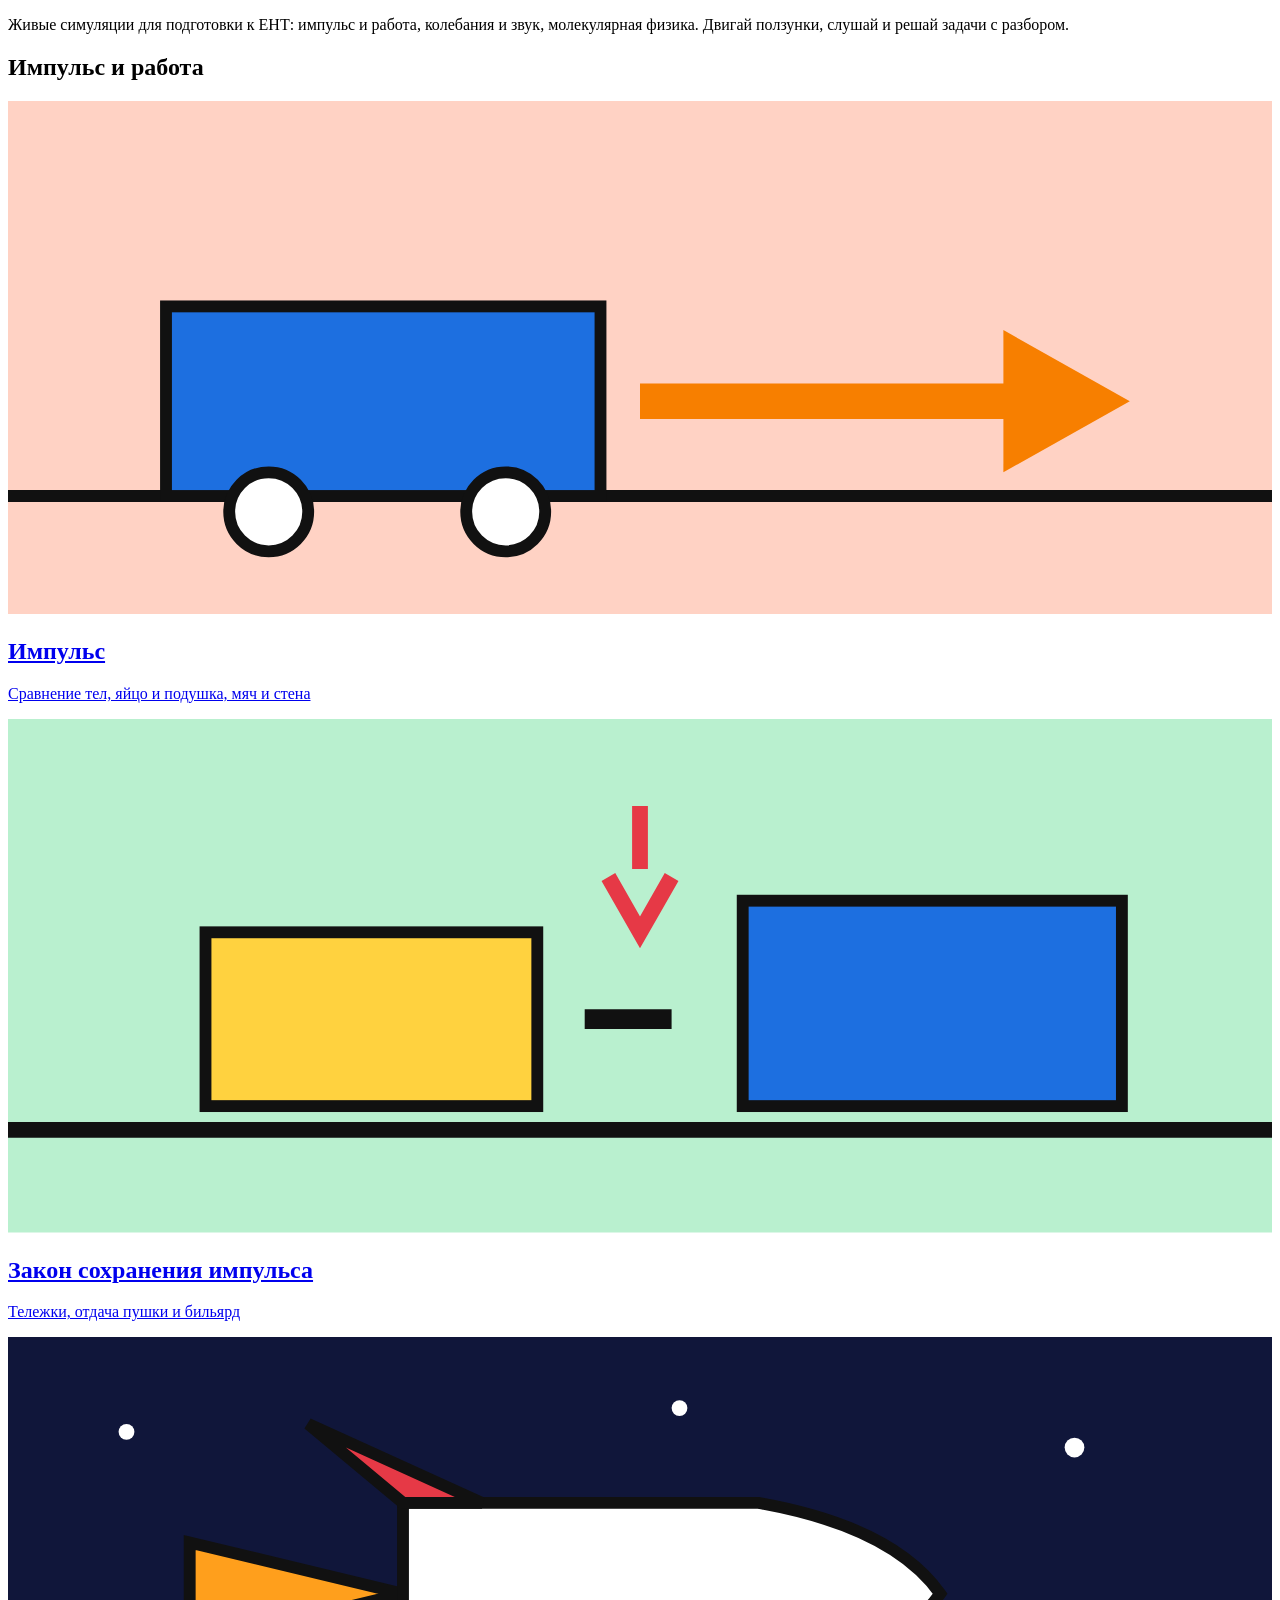
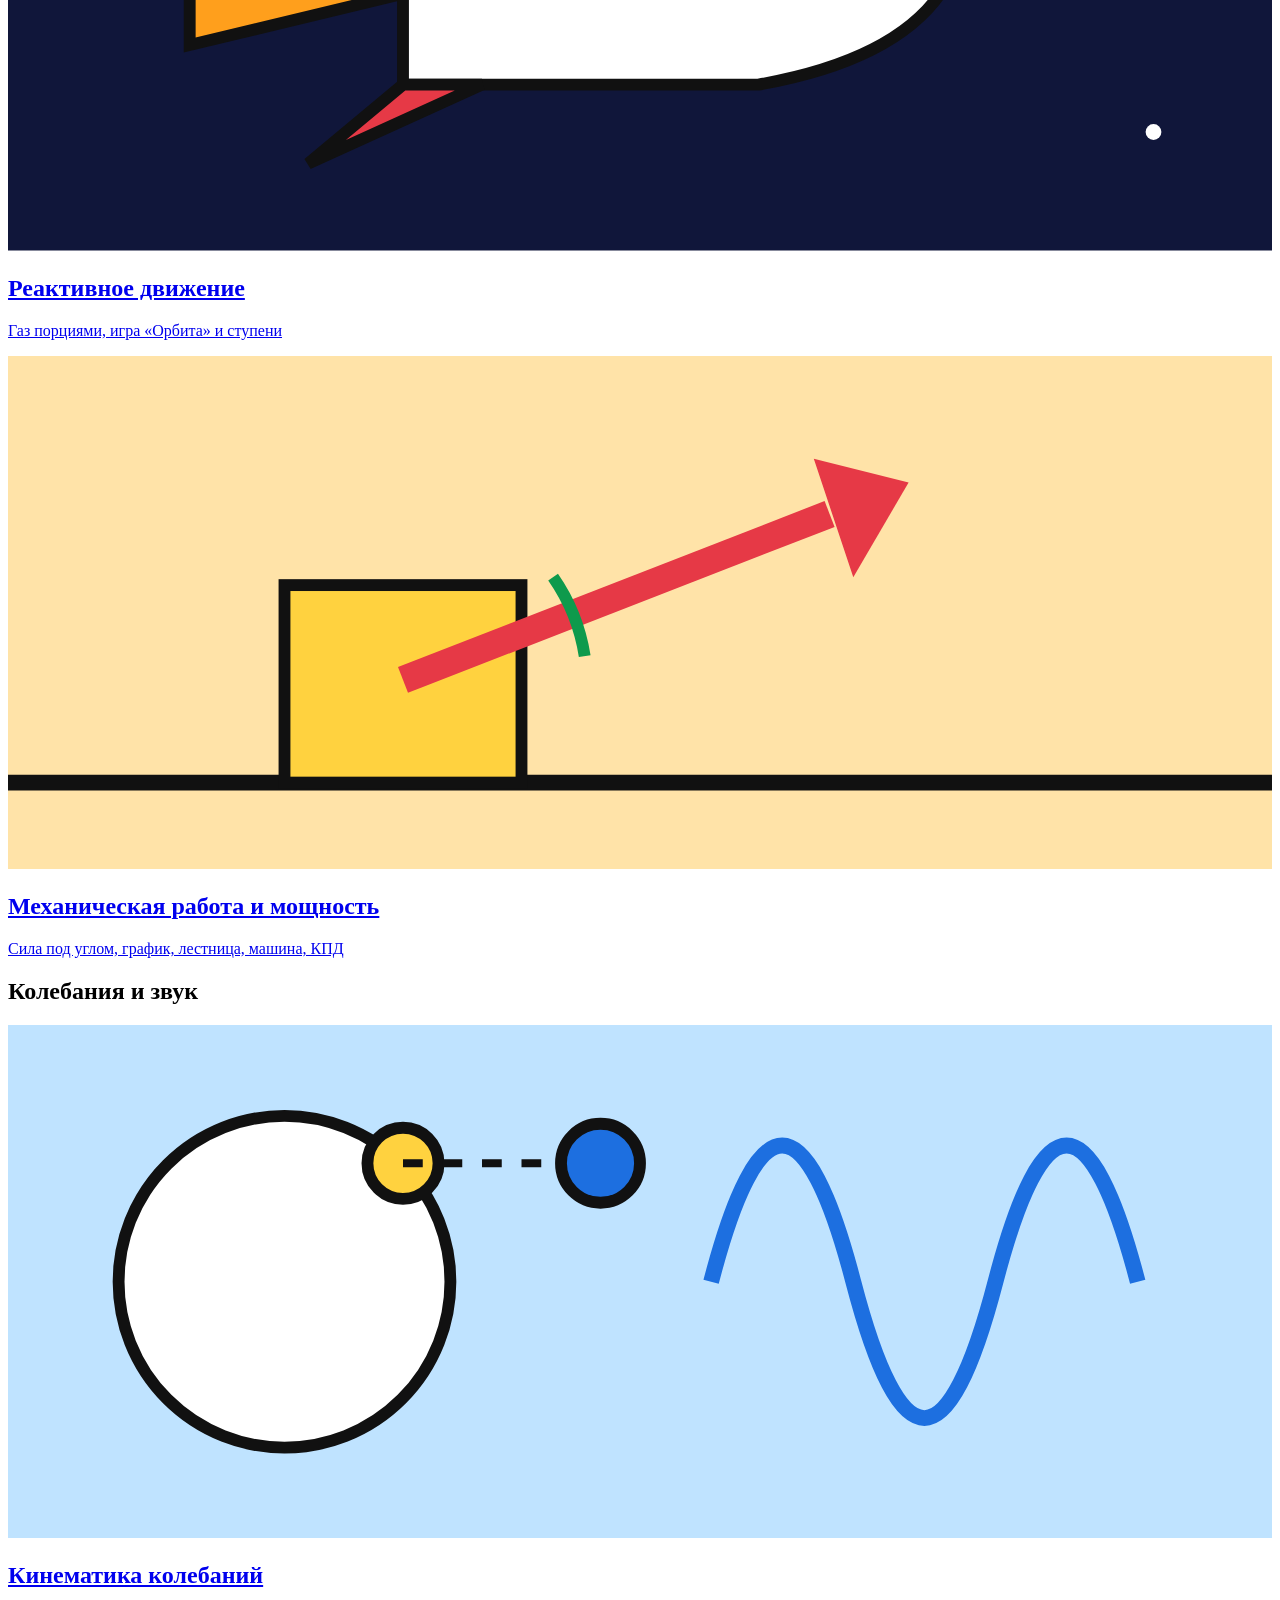
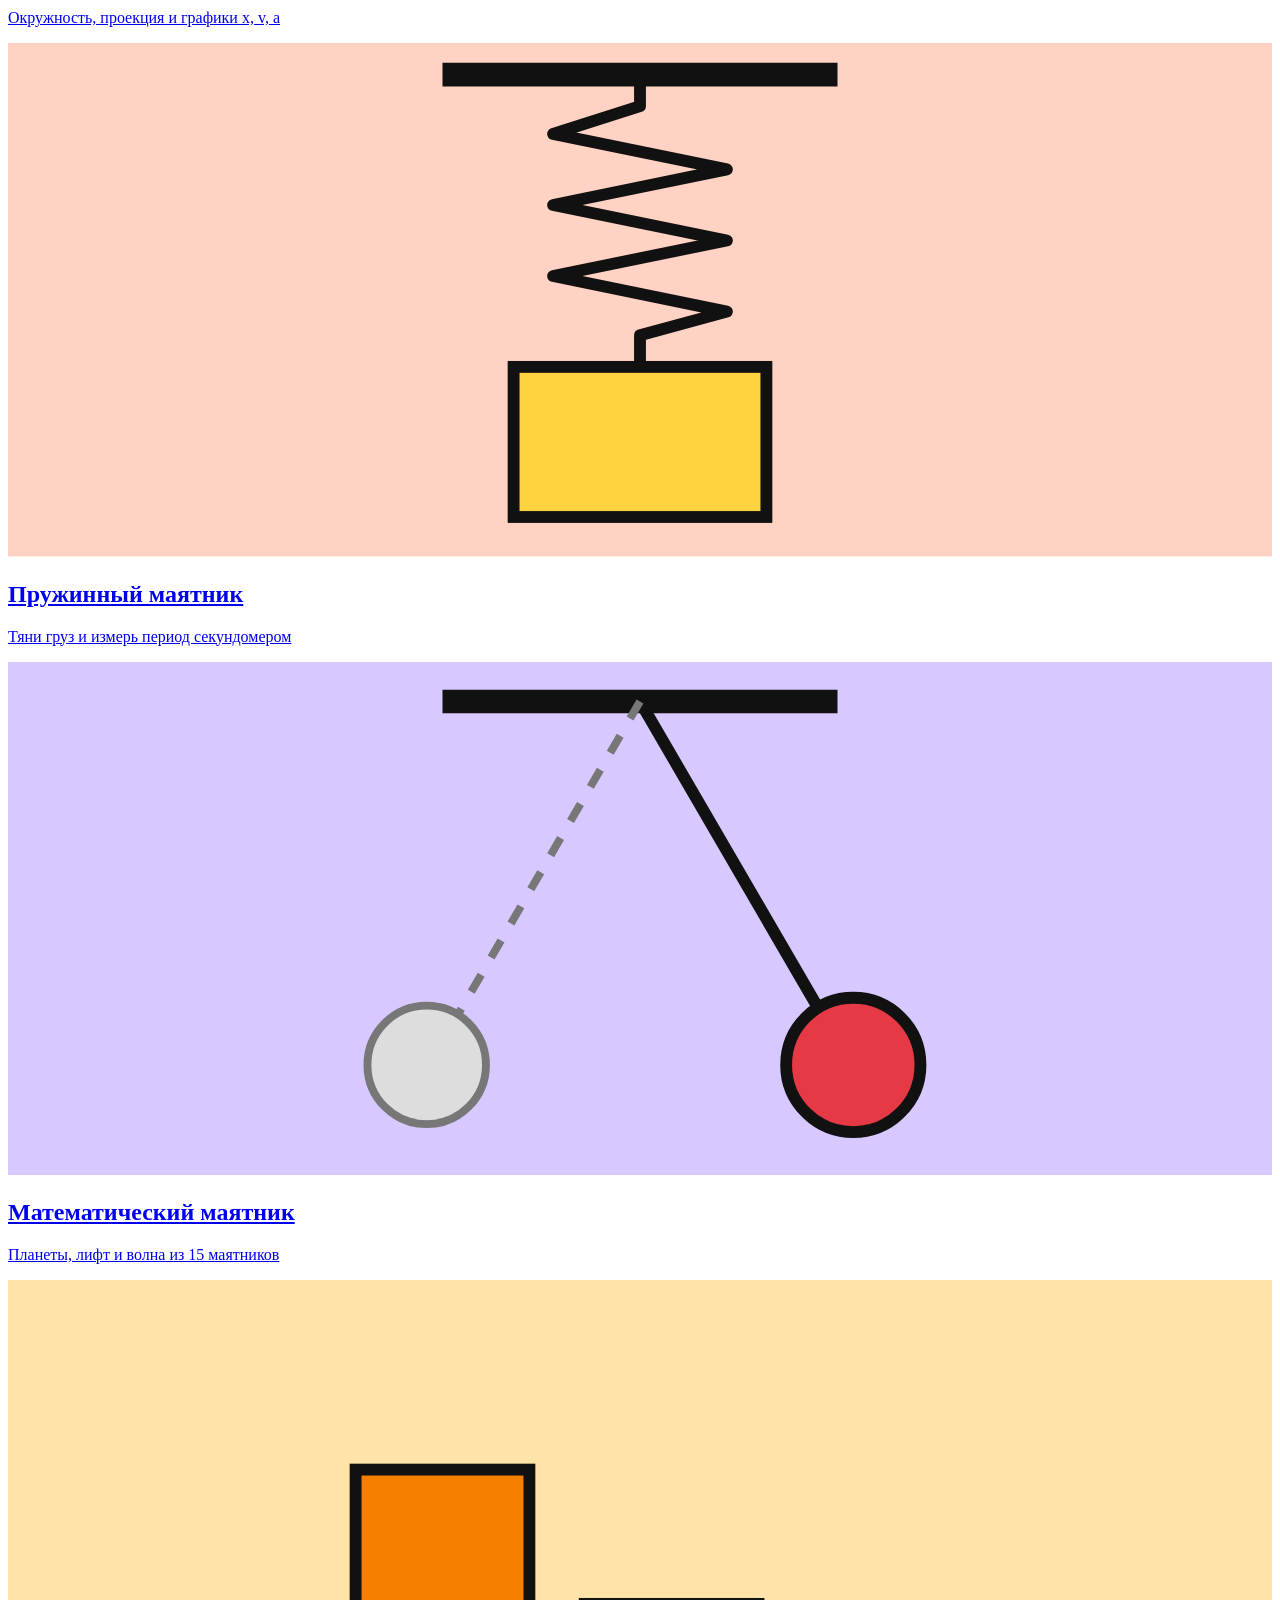
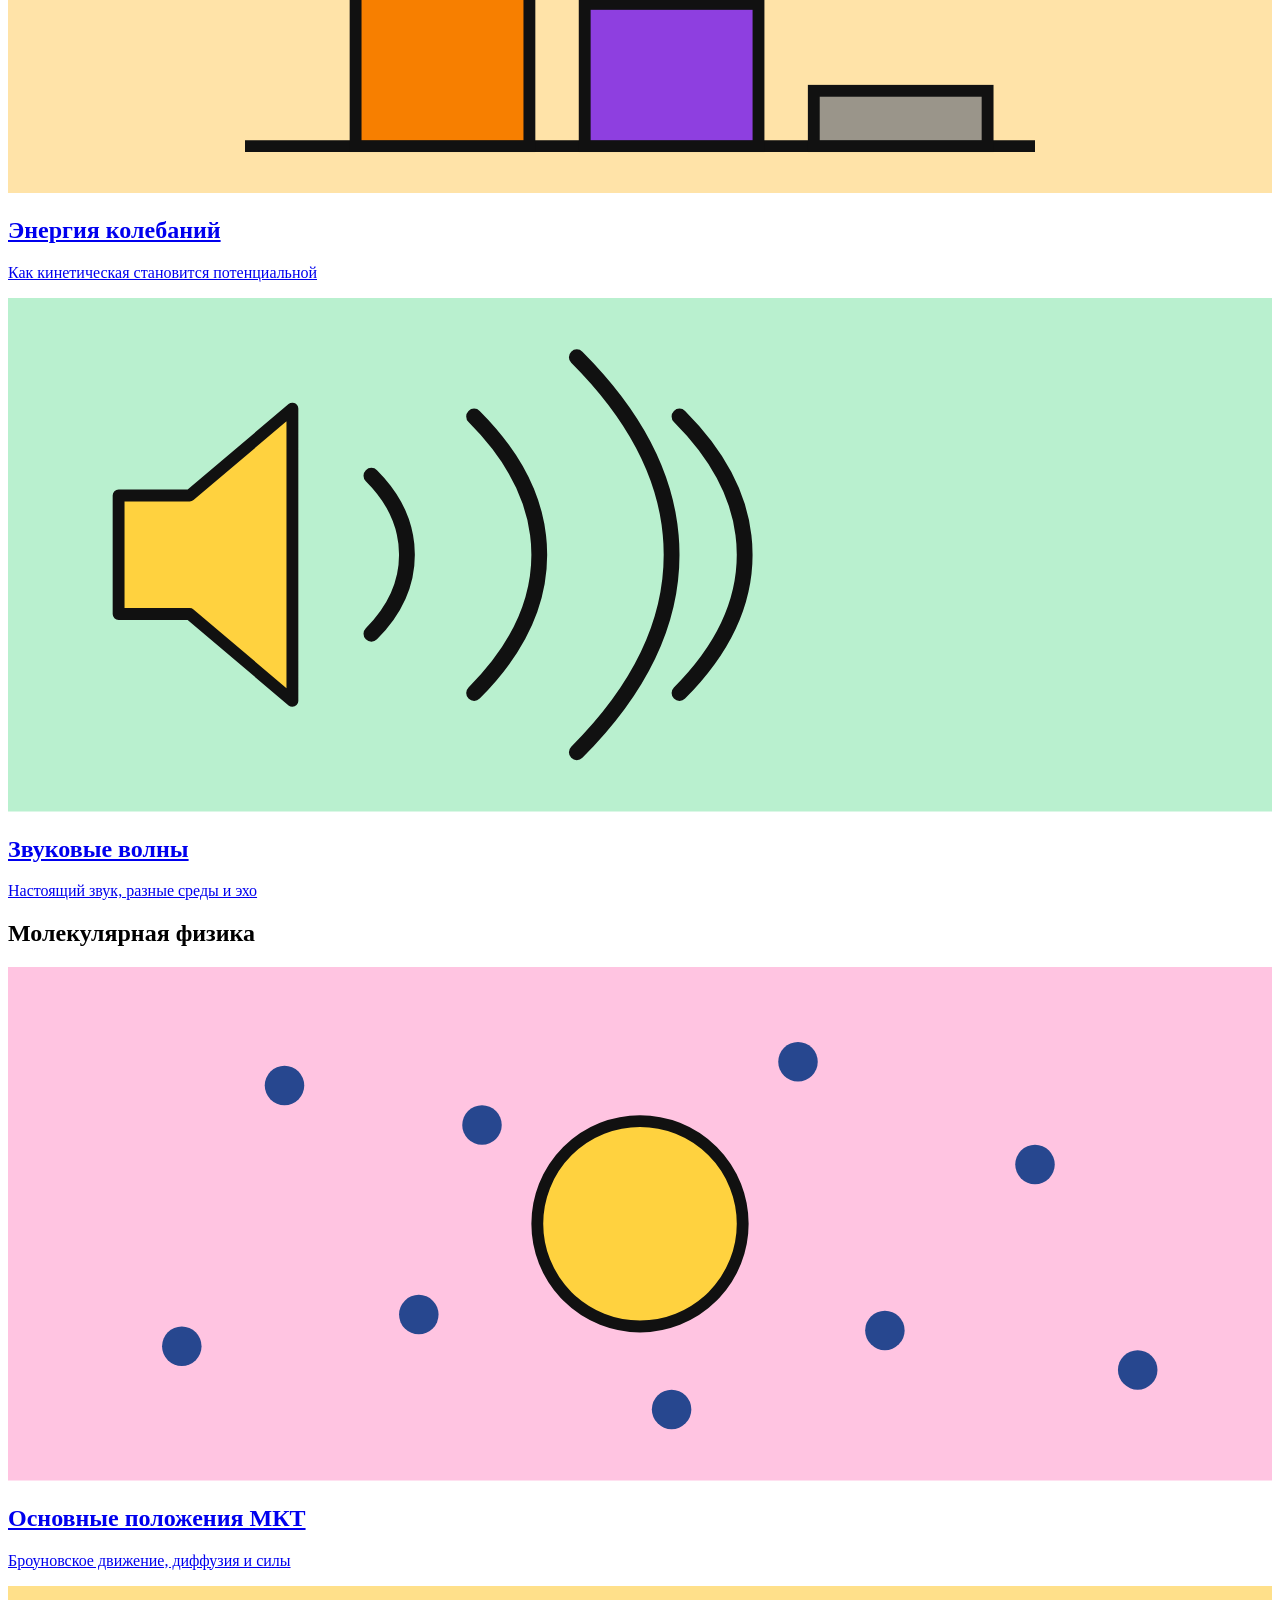
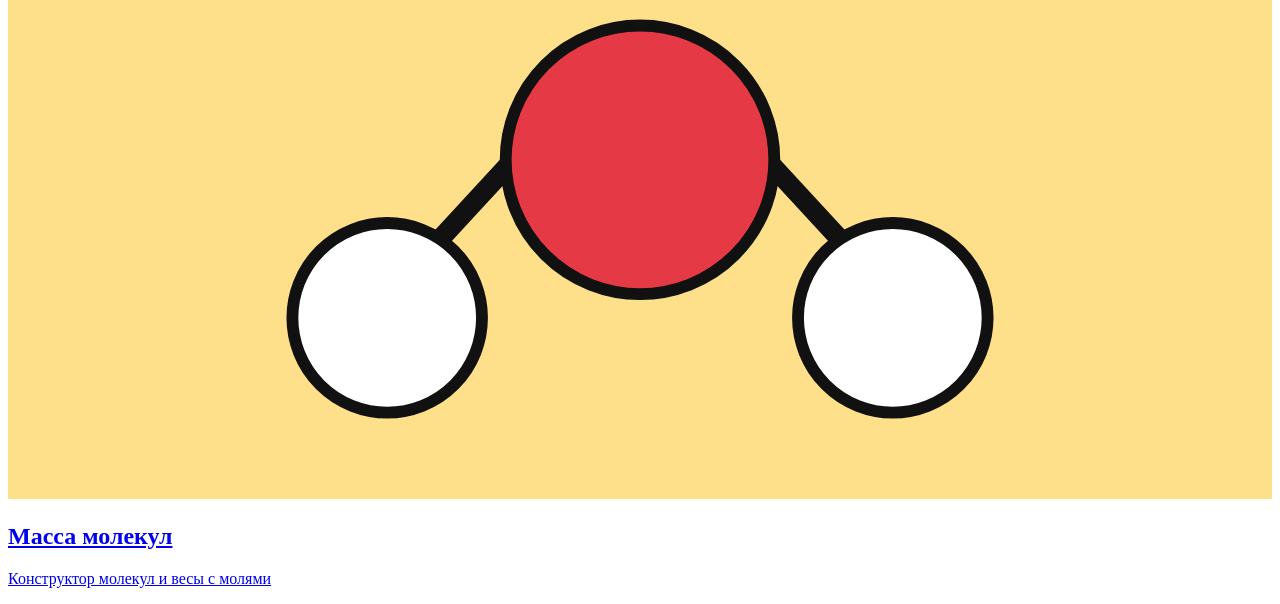
==== index.html @ 11d5664f "Add files via upload" ====
<!doctype html>
<html lang="ru">
<head>
<meta charset="utf-8">
<meta name="viewport" content="width=device-width,initial-scale=1,viewport-fit=cover">
<meta name="claude:viewport-fit-sides" content="cover">
<title>Физика в комиксах</title>
<link rel="stylesheet" href="assets/comic.css">
</head>
<body data-title="Физика в комиксах" data-menu="1">
<main class="wrap">
  <p class="lead">Живые симуляции для подготовки к ЕНТ: импульс и работа, колебания и звук, молекулярная физика. Двигай ползунки, слушай и решай задачи с разбором.</p>

  <h2 class="sec">Импульс и работа</h2>
  <nav class="cards" aria-label="Импульс и работа">
    <a class="card" href="impuls.html">
      <svg viewBox="0 0 320 130" aria-hidden="true"><rect width="320" height="130" fill="#ffd2c4"/><path d="M0 100h320" stroke="#111" stroke-width="3"/><rect x="40" y="52" width="110" height="48" fill="#1d6fe0" stroke="#111" stroke-width="3"/><circle cx="66" cy="104" r="10" fill="#fff" stroke="#111" stroke-width="3"/><circle cx="126" cy="104" r="10" fill="#fff" stroke="#111" stroke-width="3"/><path d="M160 76h96" stroke="#f77f00" stroke-width="9"/><path d="M252 58l32 18-32 18z" fill="#f77f00"/></svg>
      <div><h2>Импульс</h2><p>Сравнение тел, яйцо и подушка, мяч и стена</p></div>
    </a>
    <a class="card" href="zakon-impulsa.html">
      <svg viewBox="0 0 320 130" aria-hidden="true"><rect width="320" height="130" fill="#b9f0cf"/><path d="M0 104h320" stroke="#111" stroke-width="4"/><rect x="50" y="54" width="84" height="44" fill="#ffd23f" stroke="#111" stroke-width="3"/><rect x="186" y="46" width="96" height="52" fill="#1d6fe0" stroke="#111" stroke-width="3"/><path d="M146 76h22M174 76h0" stroke="#111" stroke-width="5"/><path d="M152 40l8 14 8-14M160 22v16" stroke="#e63946" stroke-width="4" fill="none"/></svg>
      <div><h2>Закон сохранения импульса</h2><p>Тележки, отдача пушки и бильярд</p></div>
    </a>
    <a class="card" href="reaktivnoe.html">
      <svg viewBox="0 0 320 130" aria-hidden="true"><rect width="320" height="130" fill="#10163a"/><path d="M100 65L46 52v26z" fill="#ff9f1c" stroke="#111" stroke-width="3"/><path d="M100 42h90q34 6 46 23-12 17-46 23h-90z" fill="#fff" stroke="#111" stroke-width="3"/><path d="M100 42l-24-20 44 20zM100 88l-24 20 44-20z" fill="#e63946" stroke="#111" stroke-width="3"/><g fill="#fff"><circle cx="270" cy="28" r="2.5"/><circle cx="30" cy="24" r="2"/><circle cx="290" cy="100" r="2"/><circle cx="170" cy="18" r="2"/></g></svg>
      <div><h2>Реактивное движение</h2><p>Газ порциями, игра «Орбита» и ступени</p></div>
    </a>
    <a class="card" href="rabota-moshchnost.html">
      <svg viewBox="0 0 320 130" aria-hidden="true"><rect width="320" height="130" fill="#ffe3a8"/><path d="M0 108h320" stroke="#111" stroke-width="4"/><rect x="70" y="58" width="60" height="50" fill="#ffd23f" stroke="#111" stroke-width="3"/><path d="M100 82l108-42" stroke="#e63946" stroke-width="7"/><path d="M204 26l24 6-14 24z" fill="#e63946"/><path d="M146 76a48 48 0 0 0-8-20" stroke="#0e9a4c" stroke-width="3" fill="none"/></svg>
      <div><h2>Механическая работа и мощность</h2><p>Сила под углом, график, лестница, машина, КПД</p></div>
    </a>
  </nav>

  <h2 class="sec">Колебания и звук</h2>
  <nav class="cards" aria-label="Колебания и звук">
    <a class="card" href="1-kinematika.html">
      <svg viewBox="0 0 320 130" aria-hidden="true"><rect width="320" height="130" fill="#bfe3ff"/><circle cx="70" cy="65" r="42" fill="#fff" stroke="#111" stroke-width="3"/><circle cx="100" cy="35" r="9" fill="#ffd23f" stroke="#111" stroke-width="3"/><path d="M100 35H146" stroke="#111" stroke-width="2" stroke-dasharray="5 5"/><circle cx="150" cy="35" r="10" fill="#1d6fe0" stroke="#111" stroke-width="3"/><path d="M178 65c12-46 24-46 36 0s24 46 36 0 24-46 36 0" fill="none" stroke="#1d6fe0" stroke-width="4"/></svg>
      <div><h2>Кинематика колебаний</h2><p>Окружность, проекция и графики x, v, a</p></div>
    </a>
    <a class="card" href="2-pruzhina.html">
      <svg viewBox="0 0 320 130" aria-hidden="true"><rect width="320" height="130" fill="#ffd2c4"/><path d="M110 8h100" stroke="#111" stroke-width="6"/><path d="M160 8v8l-22 7 44 9-44 9 44 9-44 9 44 9-22 6v8" fill="none" stroke="#111" stroke-width="3" stroke-linejoin="round"/><rect x="128" y="82" width="64" height="38" fill="#ffd23f" stroke="#111" stroke-width="3"/></svg>
      <div><h2>Пружинный маятник</h2><p>Тяни груз и измерь период секундомером</p></div>
    </a>
    <a class="card" href="3-mayatnik.html">
      <svg viewBox="0 0 320 130" aria-hidden="true"><rect width="320" height="130" fill="#d7c8ff"/><path d="M110 10h100" stroke="#111" stroke-width="6"/><path d="M160 10l50 86" stroke="#111" stroke-width="3"/><circle cx="214" cy="102" r="17" fill="#e63946" stroke="#111" stroke-width="3"/><path d="M160 10l-50 86" stroke="#777" stroke-width="2" stroke-dasharray="5 5"/><circle cx="106" cy="102" r="15" fill="#ddd" stroke="#777" stroke-width="2"/></svg>
      <div><h2>Математический маятник</h2><p>Планеты, лифт и волна из 15 маятников</p></div>
    </a>
    <a class="card" href="4-energiya.html">
      <svg viewBox="0 0 320 130" aria-hidden="true"><rect width="320" height="130" fill="#ffe3a8"/><path d="M60 118h200" stroke="#111" stroke-width="3"/><rect x="88" y="48" width="44" height="70" fill="#f77f00" stroke="#111" stroke-width="3"/><rect x="146" y="82" width="44" height="36" fill="#8e3fe0" stroke="#111" stroke-width="3"/><rect x="204" y="104" width="44" height="14" fill="#9a958a" stroke="#111" stroke-width="3"/></svg>
      <div><h2>Энергия колебаний</h2><p>Как кинетическая становится потенциальной</p></div>
    </a>
    <a class="card" href="5-zvuk.html">
      <svg viewBox="0 0 320 130" aria-hidden="true"><rect width="320" height="130" fill="#b9f0cf"/><path d="M28 50h18l26-22v74l-26-22H28z" fill="#ffd23f" stroke="#111" stroke-width="3" stroke-linejoin="round"/><path d="M92 45c12 12 12 28 0 40M118 30c22 22 22 48 0 70M144 15c32 32 32 68 0 100M170 30c22 22 22 48 0 70" fill="none" stroke="#111" stroke-width="4" stroke-linecap="round"/></svg>
      <div><h2>Звуковые волны</h2><p>Настоящий звук, разные среды и эхо</p></div>
    </a>
  </nav>

  <h2 class="sec">Молекулярная физика</h2>
  <nav class="cards" aria-label="Молекулярная физика">
    <a class="card" href="6-mkt.html">
      <svg viewBox="0 0 320 130" aria-hidden="true"><rect width="320" height="130" fill="#ffc4e1"/><circle cx="160" cy="65" r="26" fill="#ffd23f" stroke="#111" stroke-width="3"/><g fill="#27478f"><circle cx="70" cy="30" r="5"/><circle cx="104" cy="88" r="5"/><circle cx="120" cy="40" r="5"/><circle cx="200" cy="24" r="5"/><circle cx="222" cy="92" r="5"/><circle cx="260" cy="50" r="5"/><circle cx="44" cy="96" r="5"/><circle cx="286" cy="102" r="5"/><circle cx="168" cy="112" r="5"/></g></svg>
      <div><h2>Основные положения МКТ</h2><p>Броуновское движение, диффузия и силы</p></div>
    </a>
    <a class="card" href="7-massa.html">
      <svg viewBox="0 0 320 130" aria-hidden="true"><rect width="320" height="130" fill="#ffe08a"/><path d="M127 45l-24 26M193 45l24 26" stroke="#111" stroke-width="5"/><circle cx="160" cy="44" r="34" fill="#e63946" stroke="#111" stroke-width="3"/><circle cx="96" cy="84" r="24" fill="#fff" stroke="#111" stroke-width="3"/><circle cx="224" cy="84" r="24" fill="#fff" stroke="#111" stroke-width="3"/></svg>
      <div><h2>Масса молекул</h2><p>Конструктор молекул и весы с молями</p></div>
    </a>
  </nav>
</main>
<script src="assets/comic.js"></script>
<script>
C.header();
document.querySelectorAll('.card').forEach(a => a.addEventListener('pointerenter', () => C.sfx.tick()));
</script>
</body>
</html>
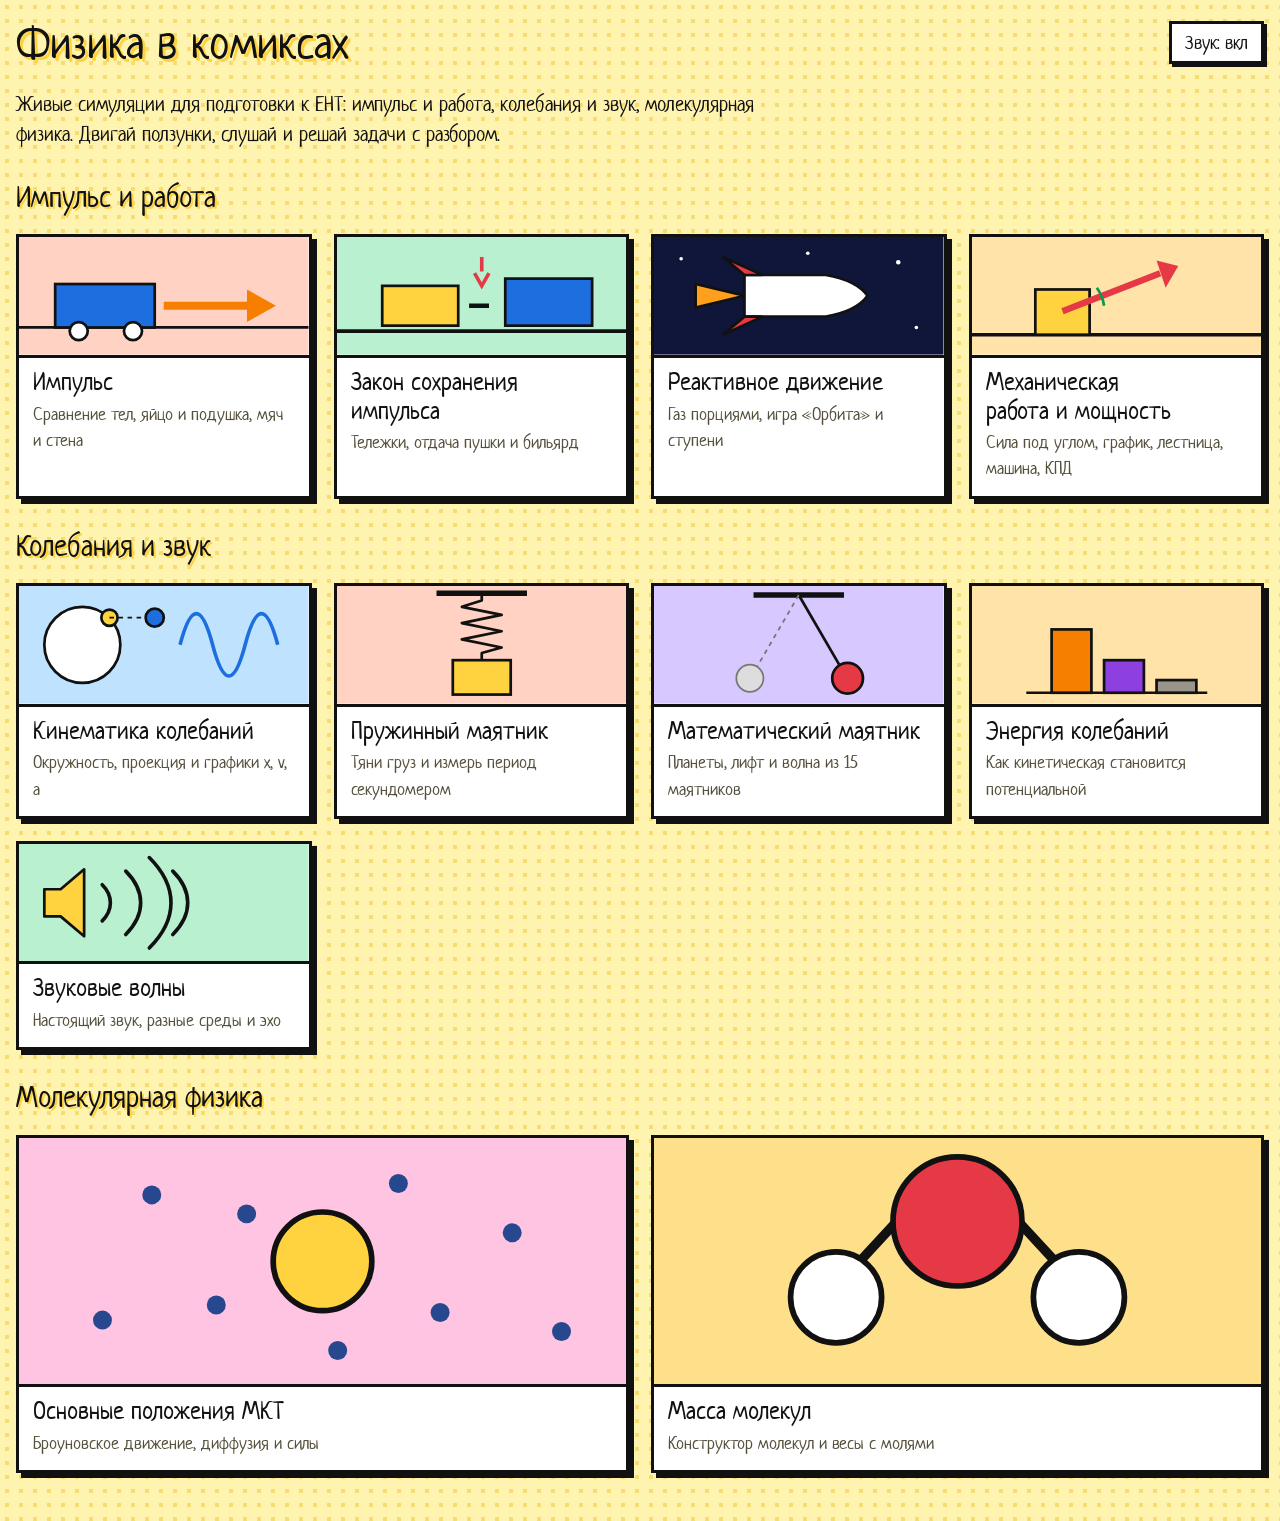
==== commit 8cb8a8b8: "Add files via upload" ====
--- a/index.html
+++ b/index.html
@@ -5,7 +5,121 @@
 <meta name="viewport" content="width=device-width,initial-scale=1,viewport-fit=cover">
 <meta name="claude:viewport-fit-sides" content="cover">
 <title>Физика в комиксах</title>
-<link rel="stylesheet" href="assets/comic.css">
+<style>
+/* Шрифт Neucha (лицензия OFL) встроен прямо сюда, чтобы работал без интернета */
+@font-face{font-family:'Neucha';font-style:normal;font-weight:400;font-display:swap;src:url([data-uri]) format('woff2');unicode-range:U+0301,U+0400-045F,U+0490-0491,U+04B0-04B1,U+2116}
+@font-face{font-family:'Neucha';font-style:normal;font-weight:400;font-display:swap;src:url([data-uri]) format('woff2');unicode-range:U+0000-00FF,U+0131,U+0152-0153,U+02BB-02BC,U+02C6,U+02DA,U+02DC,U+0304,U+0308,U+0329,U+2000-206F,U+20AC,U+2122,U+2191,U+2193,U+2212,U+2215,U+FEFF,U+FFFD}
+/* Комикс: жёлтая бумага с растром, чёрный контур, жёсткая тень. Одна тема — сознательно светлая. */
+:root{
+  --paper:#fff3b0; --dots:#f6dc73; --ink:#111; --panel:#fff; --soft:#fff8d6; --muted:#55503c;
+  --yellow:#ffd23f; --red:#e63946; --blue:#1d6fe0; --green:#0e9a4c; --orange:#f77f00; --purple:#8e3fe0;
+  --ui:"Neucha","Comic Sans MS","Segoe Print",cursive;
+  --math:"Cambria Math","STIX Two Math","Latin Modern Math","Times New Roman",serif;
+  color-scheme:light;
+}
+*{box-sizing:border-box}
+[hidden]{display:none!important}
+html{-webkit-text-size-adjust:100%}
+body{margin:0;background-color:var(--paper);background-image:radial-gradient(var(--dots) 22%,transparent 24%);background-size:14px 14px;color:var(--ink);font:400 19px/1.45 var(--ui)}
+.wrap{max-width:1320px;margin:0 auto;padding-block:16px 48px;padding-left:max(16px,env(safe-area-inset-left,0px));padding-right:max(16px,env(safe-area-inset-right,0px));display:grid;gap:20px}
+h1,h2,h3{font-family:var(--ui);font-weight:400;margin:0;line-height:1.15;text-wrap:balance}
+p{margin:0}
+a{color:inherit}
+
+/* Шапка */
+.top{display:flex;flex-wrap:wrap;align-items:center;gap:10px 14px}
+.top h1{flex:1 1 320px;min-width:0;font-size:clamp(30px,5vw,46px);text-shadow:3px 3px 0 var(--yellow)}
+.top .no{display:inline-block;background:var(--red);color:#fff;border:3px solid var(--ink);padding:0 10px;margin-right:8px;transform:rotate(-4deg);text-shadow:none}
+.lead{max-width:70ch;font-size:21px}
+
+/* Панели-кадры */
+.grid{display:grid;grid-template-columns:minmax(0,3fr) minmax(0,2fr);gap:20px;align-items:start}
+.grid.even{grid-template-columns:minmax(0,1fr) minmax(0,1fr)}
+@media (max-width:860px){.grid,.grid.even{grid-template-columns:minmax(0,1fr)}}
+.col{display:grid;gap:20px;min-width:0}
+.panel{background:var(--panel);border:3px solid var(--ink);box-shadow:5px 5px 0 var(--ink);padding:14px;min-width:0;display:grid;gap:12px;position:relative}
+.panel>h2{font-size:24px}
+.stage{position:relative;line-height:0;overflow:hidden}
+.stage canvas{display:block;width:100%;height:auto;touch-action:none;background:var(--soft);border:2px solid var(--ink)}
+.stage canvas.scrollable{touch-action:pan-y}
+/* На компьютере холст вместе с кнопками помещается в высоту экрана */
+@media (min-width:861px){.stage canvas{width:min(100%,calc(max(100vh - 350px,340px) * var(--ar,1.6)));margin-inline:auto}}
+.hint{font-size:17px;color:var(--muted)}
+
+/* Кнопки */
+button{font:inherit;color:var(--ink);background:var(--yellow);border:3px solid var(--ink);box-shadow:3px 3px 0 var(--ink);padding:5px 13px;cursor:pointer;transition:transform .06s,box-shadow .06s}
+button:hover{background:#ffe27a}
+button:active{transform:translate(3px,3px);box-shadow:0 0 0 var(--ink)}
+button:focus-visible,input:focus-visible,select:focus-visible,a:focus-visible{outline:3px solid var(--blue);outline-offset:2px}
+button.ghost{background:#fff}
+button.ghost:hover{background:var(--soft)}
+.row{display:flex;flex-wrap:wrap;gap:8px 10px;align-items:center}
+.seg{display:flex;flex-wrap:wrap;gap:6px 8px}
+.seg button{background:#fff;padding:3px 11px;box-shadow:2px 2px 0 var(--ink)}
+.seg button[aria-pressed="true"]{background:var(--ink);color:#fff}
+.back{text-decoration:none;background:#fff;border:3px solid var(--ink);box-shadow:3px 3px 0 var(--ink);padding:5px 12px}
+.back:hover{background:var(--soft)}
+
+/* Ползунки */
+.sl{display:grid;grid-template-columns:minmax(2.2em,auto) minmax(0,1fr) minmax(5.2em,auto);gap:10px;align-items:center}
+.sl output{text-align:right;font-family:var(--math);font-size:19px;font-variant-numeric:tabular-nums;white-space:nowrap}
+input[type=range]{-webkit-appearance:none;appearance:none;width:100%;height:30px;background:transparent;margin:0;cursor:pointer}
+input[type=range]::-webkit-slider-runnable-track{height:8px;background:#fff;border:2px solid var(--ink)}
+input[type=range]::-moz-range-track{height:5px;background:#fff;border:2px solid var(--ink)}
+input[type=range]::-webkit-slider-thumb{-webkit-appearance:none;width:24px;height:24px;margin-top:-10px;border-radius:50%;background:var(--red);border:3px solid var(--ink)}
+input[type=range]::-moz-range-thumb{width:18px;height:18px;border-radius:50%;background:var(--red);border:3px solid var(--ink)}
+select{font:inherit;background:#fff;border:3px solid var(--ink);padding:3px 6px;max-width:100%}
+
+/* Формулы: только математический шрифт, никакого комикса */
+math{font-family:var(--math);font-style:normal;font-size:1.12em;color:inherit}
+.formula{background:#fff;border:2px solid var(--ink);padding:10px 14px;overflow-x:auto;display:grid;grid-template-columns:minmax(0,1fr);gap:10px;line-height:1.3}
+.formula math{font-size:clamp(19px,2.4vw,25px)}
+.fline{display:flex;flex-wrap:wrap;justify-content:center;align-items:center;gap:6px 26px}
+.c-x{color:var(--blue)} .c-v{color:var(--green)} .c-a{color:var(--red)} .c-ek{color:var(--orange)} .c-ep{color:var(--purple)}
+
+/* Показания приборов */
+.read{display:grid;grid-template-columns:repeat(auto-fit,minmax(120px,1fr));gap:8px}
+.read>div{border:2px solid var(--ink);background:var(--soft);padding:4px 10px;display:flex;justify-content:space-between;align-items:baseline;gap:8px}
+.read span{font-family:var(--math);font-size:20px;font-variant-numeric:tabular-nums;white-space:nowrap}
+
+/* Фишки ЕНТ: реплики */
+.tips{display:grid;grid-template-columns:repeat(auto-fit,minmax(260px,1fr));gap:22px 20px;align-items:start}
+.bubble{position:relative;background:#fff;border:3px solid var(--ink);border-radius:18px;padding:12px 16px;margin-bottom:14px}
+.bubble::after{content:"";position:absolute;left:30px;bottom:-17px;width:20px;height:17px;background:var(--ink);clip-path:polygon(0 0,100% 0,10% 100%)}
+.bubble::before{content:"";position:absolute;left:33px;bottom:-11px;width:13px;height:11px;background:#fff;clip-path:polygon(0 0,100% 0,10% 100%);z-index:1}
+.bubble b{font-weight:400;display:inline-block;background:var(--yellow);border:2px solid var(--ink);padding:0 8px;margin-bottom:6px;transform:rotate(-2deg)}
+
+/* Проверь себя */
+.quiz .q{font-size:21px}
+.quiz .opts{display:grid;grid-template-columns:repeat(auto-fit,minmax(150px,1fr));gap:10px}
+.quiz .opts button{background:#fff;min-height:54px}
+.quiz .opts button.ok{background:#9be8b4}
+.quiz .opts button.no{background:#ffb3b8}
+.quiz .ex{background:var(--soft);border:2px dashed var(--ink);padding:10px 14px;overflow-x:auto}
+.score{margin-left:auto;font-size:19px}
+
+/* Звукоподражания */
+.pow{position:absolute;z-index:5;pointer-events:none;padding:26px 34px;font:400 30px/1 var(--ui);color:#fff;text-shadow:2px 2px 0 var(--ink);white-space:nowrap;animation:pow .85s ease-out forwards;
+  clip-path:polygon(50% 0,60% 18%,78% 4%,78% 26%,100% 22%,88% 42%,100% 58%,80% 62%,84% 88%,62% 76%,50% 100%,40% 78%,16% 92%,20% 66%,0 60%,14% 44%,0 24%,24% 26%,24% 4%,40% 18%)}
+@keyframes pow{0%{transform:scale(.3) rotate(-14deg);opacity:0}18%{transform:scale(1.1) rotate(-5deg);opacity:1}70%{transform:scale(1) rotate(-5deg);opacity:1}100%{transform:scale(1.04) rotate(-5deg);opacity:0}}
+
+/* Для интересующихся */
+details{background:var(--soft);border:2px dashed var(--ink);padding:8px 14px}
+details>summary{cursor:pointer}
+details[open]>summary{margin-bottom:8px}
+
+/* Меню */
+.sec{font-size:30px;text-shadow:2px 2px 0 var(--yellow);margin-top:10px}
+.cards{display:grid;grid-template-columns:repeat(auto-fit,minmax(280px,1fr));gap:22px}
+.card{display:grid;grid-template-rows:auto 1fr;text-decoration:none;background:#fff;border:3px solid var(--ink);box-shadow:5px 5px 0 var(--ink);transition:transform .08s,box-shadow .08s}
+.card:hover{transform:translate(-2px,-2px) rotate(-.5deg);box-shadow:8px 8px 0 var(--ink)}
+.card svg{display:block;width:100%;height:auto;border-bottom:3px solid var(--ink)}
+.card div{padding:10px 14px 14px;display:grid;gap:4px;align-content:start}
+.card h2{font-size:25px}
+.card p{font-size:18px;color:var(--muted)}
+@media (prefers-reduced-motion:reduce){.pow{animation-duration:.01s;animation-fill-mode:none;display:none}.card,button{transition:none}}
+
+</style>
 </head>
 <body data-title="Физика в комиксах" data-menu="1">
 <main class="wrap">
@@ -67,7 +181,340 @@
     </a>
   </nav>
 </main>
-<script src="assets/comic.js"></script>
+<script>
+'use strict';
+// Общая основа симуляций: формулы (MathML), звуки (Web Audio), ползунки, холсты, задачи.
+const C = (() => {
+  /* ---------- Формулы: короткая запись вроде T = 2π\sqrt{\frac{m}{k}} превращается в MathML ---------- */
+  function tex(s) {
+    let i = 0;
+    const esc = c => c.replace(/&/g, '&amp;').replace(/</g, '&lt;').replace(/>/g, '&gt;');
+    const raw = () => { i++; let d = 1, st = i; while (i < s.length) { if (s[i] === '{') d++; if (s[i] === '}' && --d === 0) break; i++; } const r = s.slice(st, i); i++; return r; };
+    const group = () => { i++; const r = seq('}'); i++; return r; };
+    const SYM = { cdot: '·', approx: '≈', lt: '<', gt: '>', le: '≤', ge: '≥', to: '→', pm: '±', sim: '∼', ne: '≠', Rightarrow: '⇒', times: '×', div: '÷' };
+    // Минус сразу после «=», скобки или в начале — это знак числа, без широких отступов
+    const unary = (ch, at) => /(^|[=(,{:]|\\q)\s*$/.test(s.slice(0, at)) ? `<mo form="prefix" lspace="0" rspace="0">${ch}</mo>` : `<mo>${ch}</mo>`;
+    function atom() {
+      const c = s[i], at = i;
+      if (c === '{') return `<mrow>${group()}</mrow>`;
+      if (c === '\\') {
+        const m = /^\\([a-zA-Z]+|.)/.exec(s.slice(i)); i += m[0].length; const n = m[1];
+        if (n === 'frac') { const a = group(), b = group(); return `<mfrac><mrow>${a}</mrow><mrow>${b}</mrow></mfrac>`; }
+        if (n === 'sqrt') return `<msqrt><mrow>${group()}</mrow></msqrt>`;
+        if (n === 'vec') return `<mover accent="true"><mrow>${group()}</mrow><mo stretchy="false">→</mo></mover>`;
+        if (n === 'u') return `<mrow><mspace width="0.25em"/><mtext>${esc(raw())}</mtext></mrow>`;
+        if (n === 't') return `<mtext>${esc(raw())}</mtext>`;
+        if (n === 'col') { const k = raw(); return `<mrow class="c-${k}">${group()}</mrow>`; }
+        if (n === ',') return '<mspace width="0.2em"/>';
+        if (n === 'q') return '<mspace width="1em"/>';
+        if (['sin', 'cos', 'tg'].includes(n)) return `<mrow><mspace width="0.12em"/><mi>${n}</mi><mspace width="0.1em"/></mrow>`;
+        if (n === 'pm') return unary('±', at);
+        if (SYM[n]) return `<mo>${esc(SYM[n])}</mo>`;
+        return `<mi>${esc(n)}</mi>`;
+      }
+      const num = /^\d+(,\d+)?/.exec(s.slice(i));
+      if (num) { i += num[0].length; return `<mn>${num[0]}</mn>`; }
+      const cyr = /^[А-Яа-яЁё]+/.exec(s.slice(i));
+      if (cyr) { i += cyr[0].length; return `<mtext>${cyr[0]}</mtext>`; }
+      i++;
+      if (/[A-Za-zα-ωΑ-Ω]/.test(c)) return `<mi>${c}</mi>`;
+      if (c === '-' || c === '−') return unary('−', at);
+      if (c === '(' || c === ')') return `<mo stretchy="false" lspace="0" rspace="0">${c}</mo>`;
+      if (c === '|') return '<mo stretchy="false" lspace="0" rspace="0">|</mo>';
+      if (c === "'") return '<mo>′</mo>';
+      return `<mo>${esc(c)}</mo>`;
+    }
+    function seq(end) {
+      let out = '';
+      while (i < s.length && s[i] !== end) {
+        if (s[i] === ' ') { i++; continue; }
+        const b = atom(); let sub = null, sup = null;
+        while (s[i] === '_' || s[i] === '^') {
+          const k = s[i++]; const v = s[i] === '{' ? `<mrow>${group()}</mrow>` : atom();
+          if (k === '_') sub = v; else sup = v;
+        }
+        if (sub && sup) out += `<msubsup>${b}${sub}${sup}</msubsup>`;
+        else if (sub) out += `<msub>${b}${sub}</msub>`;
+        else if (sup) out += `<msup>${b}${sup}</msup>`;
+        else out += b;
+      }
+      return out;
+    }
+    return seq();
+  }
+  const m = s => `<math>${tex(s)}</math>`;
+  // Строка формул: \q — место, где длинная формула может перенестись на узком экране
+  const md = s => `<div class="fline">${s.split('\\q').map(p => `<math displaystyle="true">${tex(p.replace(/,\s*$/, ''))}</math>`).join('')}</div>`;
+  // Текст с формулами в знаках $...$
+  const t = s => s.replace(/\$([^$]+)\$/g, (_, f) => m(f));
+  const renderAll = (root = document) => root.querySelectorAll('.tx').forEach(el => { el.innerHTML = t(el.innerHTML.replace(/&amp;/g, '&')); el.classList.remove('tx'); });
+
+  /* ---------- Числа ---------- */
+  const fmt = (x, d = 2) => {
+    if (!isFinite(x)) return '∞';
+    const s = (+x).toFixed(d).replace('.', ',');
+    return s.replace('-', '−').replace(/^−(0(,0*)?)$/, '$1');
+  };
+  // Экспоненциальная запись для $...$: 3,0·10^{-26}
+  const sci = (x, d = 1) => {
+    if (x === 0) return '0';
+    const e = Math.floor(Math.log10(Math.abs(x))), a = x / 10 ** e;
+    return `${fmt(a, d)}\\cdot 10^{${e}}`;
+  };
+  const trim = (x, d = 2) => { const s = fmt(x, d); return s.includes(',') ? s.replace(/0+$/, '').replace(/,$/, '') : s; };
+  const pick = a => a[Math.floor(Math.random() * a.length)];
+  const clamp = (x, a, b) => Math.max(a, Math.min(b, x));
+
+  /* ---------- Звук ---------- */
+  let ac = null, muted = false, master = null;
+  try { muted = localStorage.getItem('comic-mute') === '1'; } catch (e) { /* хранилище недоступно */ }
+  function unlock() {
+    if (!ac) {
+      const A = window.AudioContext || window.webkitAudioContext;
+      if (!A) return;
+      ac = new A(); master = ac.createGain(); master.gain.value = muted ? 0 : 1; master.connect(ac.destination);
+    }
+    if (ac.state === 'suspended') ac.resume();
+  }
+  addEventListener('pointerdown', unlock, { capture: true });
+  addEventListener('keydown', unlock, { capture: true });
+  function tone({ f = 440, to = null, dur = .15, type = 'sine', vol = .2, delay = 0 }) {
+    if (!ac || muted) return;
+    const o = ac.createOscillator(), g = ac.createGain(), t0 = ac.currentTime + delay;
+    o.type = type; o.frequency.setValueAtTime(f, t0);
+    if (to) o.frequency.exponentialRampToValueAtTime(to, t0 + dur);
+    g.gain.setValueAtTime(0.0001, t0); g.gain.exponentialRampToValueAtTime(vol, t0 + .008); g.gain.exponentialRampToValueAtTime(0.0001, t0 + dur);
+    o.connect(g); g.connect(master); o.start(t0); o.stop(t0 + dur + .02);
+  }
+  function noise({ dur = .2, vol = .15, f = 1500, q = .8, type = 'bandpass', to = null, delay = 0 }) {
+    if (!ac || muted) return;
+    const n = Math.floor(ac.sampleRate * dur), b = ac.createBuffer(1, n, ac.sampleRate), d = b.getChannelData(0);
+    for (let i = 0; i < n; i++) d[i] = Math.random() * 2 - 1;
+    const s = ac.createBufferSource(), fl = ac.createBiquadFilter(), g = ac.createGain(), t0 = ac.currentTime + delay;
+    s.buffer = b; fl.type = type; fl.Q.value = q; fl.frequency.setValueAtTime(f, t0);
+    if (to) fl.frequency.exponentialRampToValueAtTime(to, t0 + dur);
+    g.gain.setValueAtTime(vol, t0); g.gain.exponentialRampToValueAtTime(0.0001, t0 + dur);
+    s.connect(fl); fl.connect(g); g.connect(master); s.start(t0);
+  }
+  const sfx = {
+    click() { tone({ f: 620, to: 380, dur: .06, type: 'square', vol: .06 }); },
+    tick() { tone({ f: 1100, dur: .025, type: 'square', vol: .025 }); },
+    soft(v = .04) { tone({ f: 700, dur: .05, vol: v }); },
+    pop() { tone({ f: 220, to: 900, dur: .09, type: 'triangle', vol: .18 }); },
+    boing(f = 180) { tone({ f: f * 2.2, to: f * .7, dur: .35, type: 'triangle', vol: .18 }); tone({ f: f * 3.1, to: f, dur: .25, vol: .08, delay: .02 }); },
+    whoosh() { noise({ dur: .35, vol: .16, f: 500, to: 3000, q: 1.2 }); },
+    psh() { noise({ dur: .55, vol: .14, f: 4000, to: 1200, q: .6 }); },
+    clank() { tone({ f: 880, dur: .3, type: 'triangle', vol: .12 }); tone({ f: 1320, dur: .22, type: 'sine', vol: .07, delay: .01 }); noise({ dur: .05, vol: .1, f: 2500 }); },
+    bump() { tone({ f: 150, to: 70, dur: .12, type: 'sine', vol: .25 }); noise({ dur: .05, vol: .08, f: 800 }); },
+    ding() { tone({ f: 1320, dur: .5, vol: .12 }); tone({ f: 1980, dur: .35, vol: .05, delay: .01 }); },
+    pluck(f) { tone({ f, dur: .28, type: 'triangle', vol: .06 }); },
+    right() { [523, 659, 784, 1047].forEach((f, i) => tone({ f, dur: .16, type: 'triangle', vol: .14, delay: i * .08 })); },
+    wrong() { tone({ f: 200, to: 90, dur: .4, type: 'sawtooth', vol: .09 }); },
+    shout(vol = .2, delay = 0) { tone({ f: 420, to: 640, dur: .28, type: 'sawtooth', vol, delay }); tone({ f: 840, to: 1100, dur: .24, vol: vol * .4, delay }); },
+  };
+  // Непрерывный тон для симуляции звука
+  function hum() {
+    let o = null, g = null;
+    return {
+      on(f, vol) { if (!ac) unlock(); if (!ac || o) return; o = ac.createOscillator(); g = ac.createGain(); o.frequency.value = f; g.gain.setValueAtTime(0.0001, ac.currentTime); g.gain.exponentialRampToValueAtTime(Math.max(vol, .0002), ac.currentTime + .05); o.connect(g); g.connect(master); o.start(); },
+      set(f, vol) { if (!o) return; o.frequency.setTargetAtTime(f, ac.currentTime, .02); g.gain.setTargetAtTime(Math.max(vol, .0001), ac.currentTime, .02); },
+      off() { if (!o) return; g.gain.setTargetAtTime(.0001, ac.currentTime, .03); o.stop(ac.currentTime + .15); o = null; },
+      get playing() { return !!o; },
+    };
+  }
+
+  /* ---------- Каркас страницы ---------- */
+  function header() {
+    const b = document.body, top = document.createElement('header'); top.className = 'top';
+    const inMenu = b.dataset.menu === '1';
+    top.innerHTML = `<h1>${b.dataset.no ? `<span class="no">${b.dataset.no}</span>` : ''}${b.dataset.title}</h1>
+      ${inMenu ? '' : '<a class="back" href="index.html">← Все симуляции</a>'}
+      <button class="ghost" id="mute" aria-pressed="${muted}" type="button"></button>`;
+    document.querySelector('.wrap').prepend(top);
+    const btn = top.querySelector('#mute');
+    const paint = () => { btn.textContent = muted ? 'Звук: выкл' : 'Звук: вкл'; btn.setAttribute('aria-pressed', muted); };
+    paint();
+    btn.onclick = () => {
+      muted = !muted; unlock();
+      if (master) master.gain.value = muted ? 0 : 1;
+      try { localStorage.setItem('comic-mute', muted ? '1' : '0'); } catch (e) { /* без запоминания */ }
+      paint(); sfx.click();
+    };
+    renderAll();
+  }
+
+  /* ---------- Элементы управления ---------- */
+  function slider(parent, o) {
+    const id = 's' + Math.random().toString(36).slice(2, 8), el = document.createElement('div'); el.className = 'sl';
+    const toPos = v => o.log ? 1000 * Math.log(v / o.min) / Math.log(o.max / o.min) : v;
+    const fromPos = p => o.log ? o.min * (o.max / o.min) ** (p / 1000) : +p;
+    el.innerHTML = `<label for="${id}">${o.label.startsWith('$') ? t(o.label) : o.label}</label>
+      <input id="${id}" type="range" min="${o.log ? 0 : o.min}" max="${o.log ? 1000 : o.max}" step="${o.log ? 1 : (o.step || 1)}" value="${toPos(o.value)}"><output></output>`;
+    parent.appendChild(el);
+    const inp = el.querySelector('input'), out = el.querySelector('output');
+    let val = o.value, last = 0;
+    const show = () => { out.textContent = (o.show ? o.show(val) : fmt(val, o.dec ?? 1)) + (o.unit ? ' ' + o.unit : ''); };
+    inp.addEventListener('input', () => {
+      val = fromPos(inp.value); show();
+      const n = performance.now(); if (n - last > 60) { sfx.tick(); last = n; }
+      o.on && o.on(val);
+    });
+    show();
+    return { get v() { return val; }, set(x, silent) { val = x; inp.value = toPos(x); show(); if (!silent) o.on && o.on(val); }, el };
+  }
+  function seg(parent, opts, value, on, label) {
+    const el = document.createElement('div'); el.className = 'seg'; el.setAttribute('role', 'group'); if (label) el.setAttribute('aria-label', label);
+    const btns = opts.map(op => {
+      const b = document.createElement('button'); b.type = 'button'; b.innerHTML = t(op.label); b.setAttribute('aria-pressed', op.value === value);
+      b.onclick = () => { set(op.value); sfx.click(); on(op.value); };
+      el.appendChild(b); return { b, op };
+    });
+    function set(v) { btns.forEach(x => x.b.setAttribute('aria-pressed', x.op.value === v)); }
+    parent.appendChild(el);
+    return { set, el };
+  }
+  function button(parent, text, on, cls) {
+    const b = document.createElement('button'); b.type = 'button'; b.innerHTML = t(text); if (cls) b.className = cls;
+    b.onclick = e => { sfx.click(); on(e); }; parent.appendChild(b); return b;
+  }
+  function readout(parent, items) {
+    const el = document.createElement('div'); el.className = 'read'; const out = {};
+    items.forEach(it => {
+      const d = document.createElement('div'); d.innerHTML = `${m(it.tex)}<span></span>`;
+      out[it.key] = d.querySelector('span'); if (it.color) out[it.key].style.color = it.color; el.appendChild(d);
+    });
+    parent.appendChild(el);
+    let last = 0;
+    return vals => {
+      const n = performance.now(); if (n - last < 90) return; last = n;
+      for (const k in vals) if (out[k].textContent !== vals[k]) out[k].textContent = vals[k];
+    };
+  }
+
+  /* ---------- Холст ---------- */
+  function stage(canvas, W, H, { draggable = true } = {}) {
+    const g = canvas.getContext('2d');
+    canvas.style.aspectRatio = W + ' / ' + H;
+    canvas.style.setProperty('--ar', W / H);
+    if (!draggable) canvas.classList.add('scrollable');
+    let s = 1;
+    function fit() {
+      const cw = canvas.clientWidth || W, dpr = Math.min(window.devicePixelRatio || 1, 2.5);
+      s = cw * dpr / W; canvas.width = Math.round(W * s); canvas.height = Math.round(H * s);
+    }
+    fit();
+    if ('ResizeObserver' in window) new ResizeObserver(fit).observe(canvas); else addEventListener('resize', fit);
+    return {
+      g, W, H, canvas,
+      begin() { g.setTransform(s, 0, 0, s, 0, 0); g.clearRect(0, 0, W, H); g.lineCap = 'round'; g.lineJoin = 'round'; },
+      pos(e) { const r = canvas.getBoundingClientRect(); return { x: (e.clientX - r.left) * W / r.width, y: (e.clientY - r.top) * H / r.height }; },
+    };
+  }
+  function drag(st, { hit, move, end, down }) {
+    let on = false;
+    st.canvas.addEventListener('pointerdown', e => { const p = st.pos(e); if (hit(p)) { on = true; st.canvas.setPointerCapture(e.pointerId); down && down(p); e.preventDefault(); } });
+    st.canvas.addEventListener('pointermove', e => { if (on) move(st.pos(e)); });
+    const up = e => { if (on) { on = false; end && end(st.pos(e)); } };
+    st.canvas.addEventListener('pointerup', up); st.canvas.addEventListener('pointercancel', up);
+  }
+  function loop(fn) {
+    let prev = performance.now(), T = 0;
+    (function f(now) { const dt = Math.min((now - prev) / 1000, .05); prev = now; T += dt; fn(dt, T); requestAnimationFrame(f); })(prev);
+  }
+  const INK = '#111', COL = { x: '#1d6fe0', v: '#0e9a4c', a: '#e63946', ek: '#f77f00', ep: '#8e3fe0', ink: INK };
+  function text(g, s, x, y, { size = 20, color = INK, align = 'left', base = 'alphabetic', font = 'Neucha, "Comic Sans MS", cursive' } = {}) {
+    g.fillStyle = color; g.font = `${size}px ${font}`; g.textAlign = align; g.textBaseline = base; g.fillText(s, x, y);
+  }
+  // Подпись величины: курсив с нижним индексом, как в формулах
+  function sym(g, base, sub, x, y, { size = 22, color = INK, align = 'left' } = {}) {
+    const F = '"Cambria Math", "Times New Roman", serif';
+    g.fillStyle = color; g.textBaseline = 'alphabetic'; g.textAlign = 'left';
+    g.font = `italic ${size}px ${F}`; const w = g.measureText(base).width;
+    g.font = `${size * .68}px ${F}`; const sw = sub ? g.measureText(sub).width : 0;
+    const x0 = align === 'center' ? x - (w + sw) / 2 : align === 'right' ? x - w - sw : x;
+    g.font = `italic ${size}px ${F}`; g.fillText(base, x0, y);
+    if (sub) { g.font = `${size * .68}px ${F}`; g.fillText(sub, x0 + w + 1, y + size * .28); }
+  }
+  function arrow(g, x1, y1, x2, y2, color = INK, w = 4) {
+    const L = Math.hypot(x2 - x1, y2 - y1); if (L < 2) return;
+    const a = Math.atan2(y2 - y1, x2 - x1), h = Math.min(14, 7 + L * .2) + w;
+    const bx = x2 - Math.cos(a) * h * .8, by = y2 - Math.sin(a) * h * .8;
+    g.strokeStyle = color; g.lineWidth = w; g.beginPath(); g.moveTo(x1, y1); g.lineTo(bx, by); g.stroke();
+    g.fillStyle = color; g.beginPath(); g.moveTo(x2, y2);
+    g.lineTo(x2 - Math.cos(a - .45) * h, y2 - Math.sin(a - .45) * h);
+    g.lineTo(x2 - Math.cos(a + .45) * h, y2 - Math.sin(a + .45) * h); g.closePath(); g.fill();
+  }
+  function line(g, x1, y1, x2, y2, color = INK, w = 2, dash = null) {
+    g.strokeStyle = color; g.lineWidth = w; g.setLineDash(dash || []); g.beginPath(); g.moveTo(x1, y1); g.lineTo(x2, y2); g.stroke(); g.setLineDash([]);
+  }
+  function ball(g, x, y, r, fill, w = 3) {
+    g.fillStyle = fill; g.strokeStyle = INK; g.lineWidth = w; g.beginPath(); g.arc(x, y, r, 0, 7); g.fill(); g.stroke();
+    g.fillStyle = 'rgba(255,255,255,.65)'; g.beginPath(); g.arc(x - r * .32, y - r * .36, r * .2, 0, 7); g.fill();
+  }
+  function rect(g, x, y, w, h, fill, lw = 3) {
+    g.fillStyle = fill; g.strokeStyle = INK; g.lineWidth = lw; g.fillRect(x, y, w, h); g.strokeRect(x, y, w, h);
+  }
+  function springPath(g, x1, y1, x2, y2, coils = 11, amp = 16, lw = 3) {
+    const L = Math.hypot(x2 - x1, y2 - y1), ux = (x2 - x1) / L, uy = (y2 - y1) / L, px = -uy, py = ux, lead = 12;
+    g.strokeStyle = INK; g.lineWidth = lw; g.beginPath(); g.moveTo(x1, y1);
+    g.lineTo(x1 + ux * lead, y1 + uy * lead);
+    const n = coils * 2, seg = (L - 2 * lead) / n;
+    for (let i = 0; i < n; i++) {
+      const d = lead + seg * (i + .5), o = (i % 2 ? -1 : 1) * amp;
+      g.lineTo(x1 + ux * d + px * o, y1 + uy * d + py * o);
+    }
+    g.lineTo(x2 - ux * lead, y2 - uy * lead); g.lineTo(x2, y2); g.stroke();
+  }
+  // Лента-самописец: хранит точки и рисует их справа налево
+  function tape(len = 400) {
+    const buf = []; return { push(v) { buf.push(v); if (buf.length > len) buf.shift(); }, clear() { buf.length = 0; }, buf, len };
+  }
+  function axes(g, x, y, w, h, { zero = null, tLabel = 't' } = {}) {
+    const y0 = zero ?? y + h;
+    arrow(g, x, y0, x + w, y0, INK, 2); arrow(g, x, y + h, x, y, INK, 2);
+    sym(g, tLabel, '', x + w - 12, y0 + 22, { size: 20 });
+  }
+
+  /* ---------- Вспышка-звукоподражание ---------- */
+  function pow(host, word, color = '#e63946', at = null) {
+    if (matchMedia('(prefers-reduced-motion: reduce)').matches) return;
+    const el = document.createElement('div'); el.className = 'pow'; el.textContent = word; el.style.background = color;
+    el.style.left = (at ? at.x : 10 + Math.random() * 45) + '%'; el.style.top = (at ? at.y : 6 + Math.random() * 30) + '%';
+    host.appendChild(el); el.addEventListener('animationend', () => el.remove());
+  }
+
+  /* ---------- Задачи ---------- */
+  function shuffle(a) { for (let i = a.length - 1; i > 0; i--) { const j = Math.floor(Math.random() * (i + 1)); [a[i], a[j]] = [a[j], a[i]]; } return a; }
+  function quiz(parent, gens) {
+    const el = document.createElement('section'); el.className = 'panel quiz';
+    el.innerHTML = '<div class="row"><h2>Проверь себя</h2><span class="score" aria-live="polite"></span></div><div class="q"></div><div class="opts"></div><div class="ex" hidden></div><div class="row"><button type="button" class="nx" hidden>Следующая задача</button></div>';
+    parent.appendChild(el);
+    const q = el.querySelector('.q'), opts = el.querySelector('.opts'), ex = el.querySelector('.ex'), nx = el.querySelector('.nx'), sc = el.querySelector('.score');
+    let right = 0, total = 0, n = Math.floor(Math.random() * gens.length);
+    function ask() {
+      const task = gens[n++ % gens.length]();
+      q.innerHTML = t(task.q); ex.hidden = true; nx.hidden = true; opts.innerHTML = '';
+      const list = shuffle([{ s: task.a, ok: true }, ...task.wrong.map(s => ({ s, ok: false }))]);
+      list.forEach(o => {
+        const b = document.createElement('button'); b.type = 'button'; b.innerHTML = t(o.s);
+        b.onclick = () => {
+          total++; if (o.ok) right++;
+          [...opts.children].forEach((x, i) => { x.disabled = true; if (list[i].ok) x.classList.add('ok'); });
+          if (!o.ok) b.classList.add('no');
+          if (o.ok) { sfx.right(); pow(el, C.pick(['В ТОЧКУ!', 'ЕСТЬ!', 'БАМ!', 'ТОЧНО!']), '#0e9a4c', { x: 55, y: 2 }); } else { sfx.wrong(); pow(el, 'ОЙ!', '#e63946', { x: 60, y: 2 }); }
+          ex.innerHTML = t(task.ex); ex.hidden = false; nx.hidden = false; sc.textContent = `Верно: ${right} из ${total}`;
+        };
+        opts.appendChild(b);
+      });
+    }
+    nx.onclick = () => { sfx.click(); ask(); };
+    ask();
+  }
+
+  return { tex, m, md, t, renderAll, fmt, sci, trim, pick, clamp, sfx, hum, header, slider, seg, button, readout, stage, drag, loop, COL, INK, text, sym, arrow, line, ball, rect, springPath, tape, axes, pow, quiz, shuffle };
+})();
+
+</script>
 <script>
 C.header();
 document.querySelectorAll('.card').forEach(a => a.addEventListener('pointerenter', () => C.sfx.tick()));
